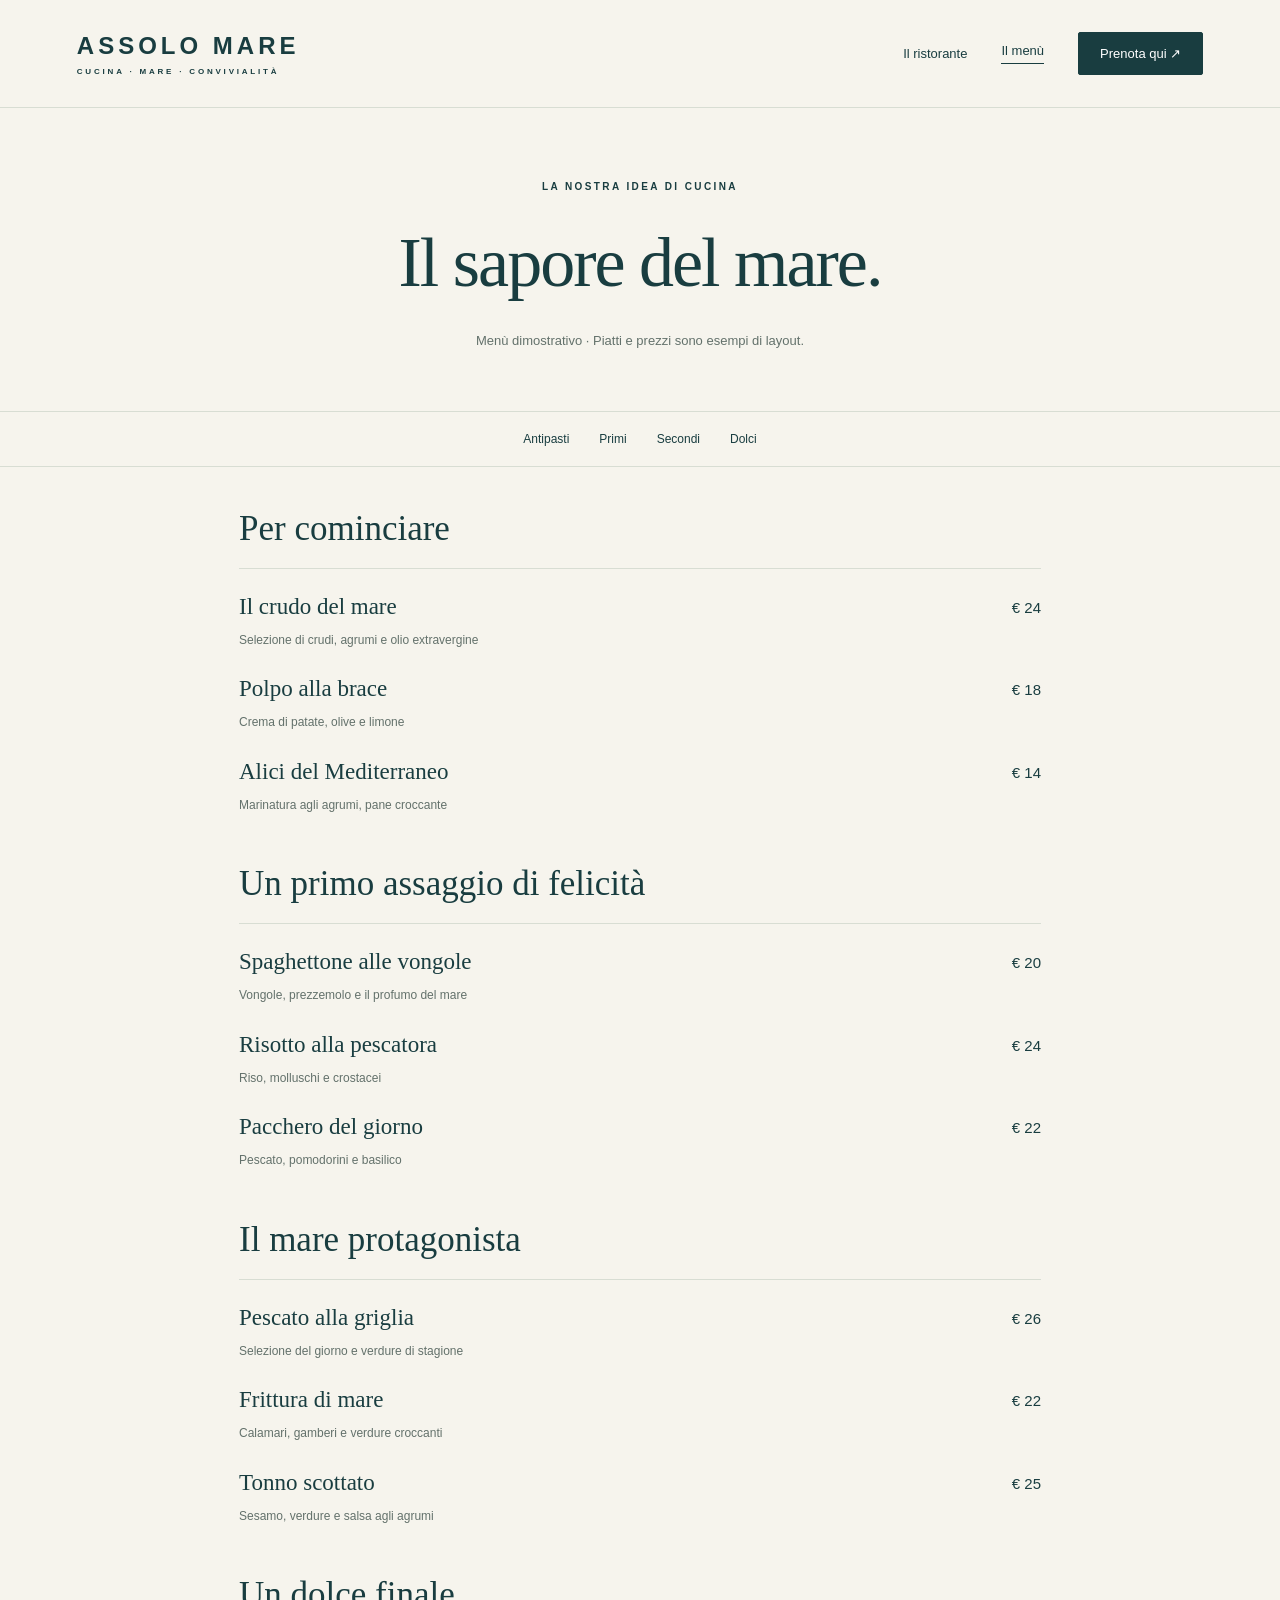
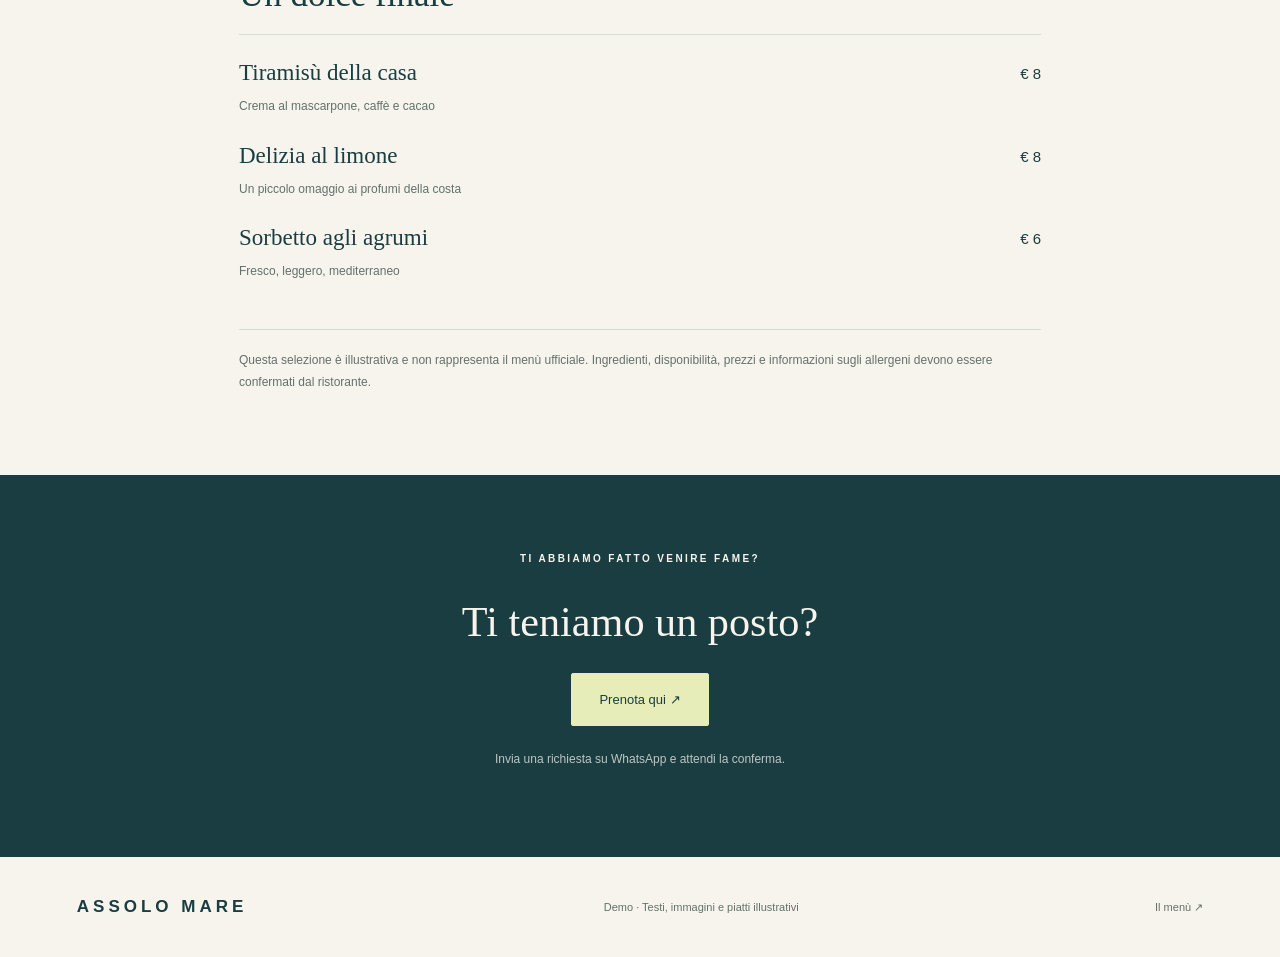
==== menu.html @ 233ad866 "Create Assolo Mare restaurant demo with menu and booking form" ====
<!doctype html>
<html lang="it">
<head><meta charset="utf-8"><meta name="viewport" content="width=device-width,initial-scale=1"><title>Il menù — Assolo Mare</title><meta name="description" content="La demo di Assolo Mare: cucina di mare, menù e prenotazioni su WhatsApp."><link rel="stylesheet" href="style.css"><script src="app.js" defer></script></head>
<body>
<header><a class="brand" href="index.html">ASSOLO MARE<span>CUCINA · MARE · CONVIVIALITÀ</span></a><nav aria-label="Navigazione principale"><a href="index.html">Il ristorante</a><a href="menu.html" aria-current="page">Il menù</a><button class="button small" data-book>Prenota qui ↗</button></nav></header>
<main><section class="menu-heading"><p class="eyebrow">LA NOSTRA IDEA DI CUCINA</p><h1>Il sapore del mare.</h1><p>Menù dimostrativo · Piatti e prezzi sono esempi di layout.</p></section><nav class="menu-tabs" aria-label="Categorie menù"><a href="#antipasti">Antipasti</a><a href="#primi">Primi</a><a href="#secondi">Secondi</a><a href="#dolci">Dolci</a></nav><div class="menu-list"><section class="menu-section" id="antipasti"><h2>Per cominciare</h2><article class="dish"><h3>Il crudo del mare</h3><span class="price">€ 24</span><p>Selezione di crudi, agrumi e olio extravergine</p></article><article class="dish"><h3>Polpo alla brace</h3><span class="price">€ 18</span><p>Crema di patate, olive e limone</p></article><article class="dish"><h3>Alici del Mediterraneo</h3><span class="price">€ 14</span><p>Marinatura agli agrumi, pane croccante</p></article></section><section class="menu-section" id="primi"><h2>Un primo assaggio di felicità</h2><article class="dish"><h3>Spaghettone alle vongole</h3><span class="price">€ 20</span><p>Vongole, prezzemolo e il profumo del mare</p></article><article class="dish"><h3>Risotto alla pescatora</h3><span class="price">€ 24</span><p>Riso, molluschi e crostacei</p></article><article class="dish"><h3>Pacchero del giorno</h3><span class="price">€ 22</span><p>Pescato, pomodorini e basilico</p></article></section><section class="menu-section" id="secondi"><h2>Il mare protagonista</h2><article class="dish"><h3>Pescato alla griglia</h3><span class="price">€ 26</span><p>Selezione del giorno e verdure di stagione</p></article><article class="dish"><h3>Frittura di mare</h3><span class="price">€ 22</span><p>Calamari, gamberi e verdure croccanti</p></article><article class="dish"><h3>Tonno scottato</h3><span class="price">€ 25</span><p>Sesamo, verdure e salsa agli agrumi</p></article></section><section class="menu-section" id="dolci"><h2>Un dolce finale</h2><article class="dish"><h3>Tiramisù della casa</h3><span class="price">€ 8</span><p>Crema al mascarpone, caffè e cacao</p></article><article class="dish"><h3>Delizia al limone</h3><span class="price">€ 8</span><p>Un piccolo omaggio ai profumi della costa</p></article><article class="dish"><h3>Sorbetto agli agrumi</h3><span class="price">€ 6</span><p>Fresco, leggero, mediterraneo</p></article></section><p class="menu-note">Questa selezione è illustrativa e non rappresenta il menù ufficiale. Ingredienti, disponibilità, prezzi e informazioni sugli allergeni devono essere confermati dal ristorante.</p></div><section class="booking-banner"><p class="eyebrow">TI ABBIAMO FATTO VENIRE FAME?</p><h2>Ti teniamo un posto?</h2><button class="button light" data-book>Prenota qui ↗</button><p>Invia una richiesta su WhatsApp e attendi la conferma.</p></section></main>
<footer><a class="brand" href="index.html">ASSOLO MARE</a><span>Demo · Testi, immagini e piatti illustrativi</span><a href="menu.html">Il menù ↗</a></footer>
<dialog id="booking"><form id="booking-form"><button type="button" class="close" aria-label="Chiudi prenotazione">×</button><p class="eyebrow">UN TAVOLO PER TE</p><h2>Prenota il tuo momento.</h2><p>Prepara la richiesta: potrai rileggerla e inviarla su WhatsApp.</p><label>Nome<input name="name" autocomplete="given-name" required maxlength="80" placeholder="Come ti chiami?"></label><div class="form-row"><label>Data<input name="date" type="date" required></label><label>Ora<input name="time" type="time" required></label></div><label>Persone<select name="guests"><option>1</option><option selected>2</option><option>3</option><option>4</option><option>5</option><option>6</option><option>7</option><option>8</option><option>9</option><option>10</option><option>Più di 10</option></select></label><label>Note (facoltative)<textarea name="notes" maxlength="500" placeholder="Allergie, esigenze particolari…"></textarea></label><p id="booking-status" role="status"></p><button class="button" type="submit">Continua su WhatsApp ↗</button><p class="fine">La richiesta non conferma la prenotazione. Attendi la risposta del ristorante.</p></form></dialog>
</body></html>
---- style.css ----
:root{--paper:#f6f4ed;--ink:#193d40;--muted:#63716b;--line:#d8ddd3;--lime:#e6edb9}*{box-sizing:border-box}body{margin:0;background:var(--paper);color:var(--ink);font-family:'DM Sans',sans-serif}a{color:inherit;text-decoration:none}button,input,select,textarea{font:inherit}button,a,input,select,textarea{-webkit-tap-highlight-color:transparent}button{cursor:pointer}header{height:108px;padding:0 6%;display:flex;align-items:center;justify-content:space-between;border-bottom:1px solid var(--line)}.brand{font-size:24px;letter-spacing:4px;font-weight:600}.brand span{display:block;font-size:8px;letter-spacing:2.8px;margin-top:7px}nav{display:flex;gap:34px;align-items:center;font-size:13px}nav a[aria-current]{border-bottom:1px solid;padding-bottom:5px}.button{border:1px solid var(--ink);background:var(--ink);color:white;display:inline-flex;justify-content:center;align-items:center;padding:18px 27px;font-size:13px;border-radius:2px;gap:16px}.button:hover{background:#2c5556}.button.small{padding:13px 21px}.hero{display:grid;grid-template-columns:1fr 1fr;min-height:680px}.hero-copy{padding:75px 10% 25px 12%}.eyebrow{font-size:10px;letter-spacing:2.4px;font-weight:600;margin:0 0 28px}h1,h2,h3{font-family:'Playfair Display',Georgia,serif;font-weight:400}h1{font-size:clamp(48px,5.3vw,82px);line-height:1.12;letter-spacing:-2px;margin:0 0 27px}h1 em{font-weight:400;color:#678274}p{line-height:1.8}.hero-copy>p:not(.eyebrow){max-width:350px;color:var(--muted);font-size:14px}.actions{display:flex;align-items:center;gap:27px;margin-top:32px}.text-button{border:0;background:none;padding:12px 0;font-size:13px;display:inline-block}.text-button span{margin-left:14px}.hero-foot{display:flex;justify-content:space-between;border-top:1px solid var(--line);font-size:8px;letter-spacing:1.8px;padding-top:20px;margin-top:64px}.hero-image{position:relative;background:linear-gradient(0deg,#112f3c66,transparent 55%),url('assets/coast.svg') center/cover;min-height:600px}.image-label{position:absolute;bottom:36px;left:35px;color:white;font-family:Georgia,serif;font-style:italic;font-size:20px}.roundel{position:absolute;right:28px;top:30px;border-radius:50%;width:104px;height:104px;background:var(--lime);display:grid;place-content:center;text-align:center;transform:rotate(12deg);font-size:10px;line-height:1.8;letter-spacing:1px}.intro{text-align:center;padding:100px 20px;max-width:850px;margin:auto}h2{font-size:clamp(32px,3.3vw,47px);line-height:1.25;margin:0 0 24px}.intro>p:last-child{color:var(--muted);font-size:14px;max-width:600px;margin:auto}.feature{display:grid;grid-template-columns:1fr 1fr;gap:80px;align-items:center;padding:0 8% 100px}.food-image{height:430px;background:url('assets/table.svg') center/cover}.feature>div:last-child{max-width:420px}.feature p:not(.eyebrow){font-size:14px;color:var(--muted)}.booking-banner{background:var(--ink);color:var(--paper);text-align:center;padding:75px 20px}.light{background:var(--lime);color:var(--ink);border-color:var(--lime)}.light:hover{background:white}.booking-banner>p:last-child{font-size:12px;opacity:.75;margin-top:23px}footer{padding:40px 6%;display:flex;justify-content:space-between;align-items:center;gap:20px}footer .brand{font-size:17px}footer span,footer>a:last-child{font-size:11px;color:var(--muted)}dialog{border:0;background:var(--paper);color:var(--ink);padding:38px;width:min(540px,94vw);max-height:92vh;border-radius:5px}dialog::backdrop{background:#0b2529b8;backdrop-filter:blur(4px)}dialog h2{font-size:34px}dialog p{font-size:13px}dialog .eyebrow{margin-bottom:16px}.close{position:absolute;right:15px;top:10px;border:0;background:none;font-size:30px;color:var(--ink)}label{display:flex;flex-direction:column;gap:7px;font-size:12px;margin:15px 0}input,select,textarea{padding:12px;border:1px solid #bac7bf;background:#fff;color:var(--ink);border-radius:2px;width:100%;min-width:0}textarea{resize:vertical;min-height:70px}.form-row{display:grid;grid-template-columns:1fr 1fr;gap:15px}.fine{font-size:11px!important;color:var(--muted)}form>.button{width:100%}#booking-status{color:#805223}.menu-heading{text-align:center;padding:70px 20px 45px}.menu-heading h1{font-size:70px}.menu-heading p:last-child{font-size:13px;color:var(--muted)}.menu-tabs{display:flex;justify-content:center;gap:30px;flex-wrap:wrap;border-block:1px solid var(--line);padding:20px;font-size:12px}.menu-tabs a:hover{text-decoration:underline}.menu-list{max-width:850px;margin:auto;padding:40px 24px 70px}.menu-section{scroll-margin-top:25px;margin-bottom:46px}.menu-section h2{font-size:35px;padding-bottom:17px;border-bottom:1px solid var(--line)}.dish{display:grid;grid-template-columns:1fr auto;gap:10px 30px;margin:25px 0}.dish h3{font-size:23px;margin:0}.dish p{grid-column:1;font-size:12px;color:var(--muted);margin:0}.price{grid-column:2;grid-row:1;font-size:15px;padding-top:5px}.menu-note{border-top:1px solid var(--line);padding-top:20px;font-size:12px;color:var(--muted)}:focus-visible{outline:3px solid #a2b577;outline-offset:4px}@media(max-width:760px){header{height:90px;padding:0 5%}.brand{font-size:18px;letter-spacing:2px}.brand span{font-size:6px;letter-spacing:1.3px}nav{gap:17px}nav>a:first-child{display:none}.button.small{padding:11px 12px;font-size:11px}.hero{grid-template-columns:1fr}.hero-copy{padding:47px 7% 30px}h1{font-size:57px}.hero-image{min-height:410px}.hero-foot{margin-top:35px}.intro{padding:65px 7%}.feature{grid-template-columns:1fr;gap:30px;padding:0 7% 60px}.food-image{height:330px}.feature>div:last-child{max-width:none}.booking-banner{padding:60px 7%}footer{flex-wrap:wrap;padding:30px 7%}footer span{order:3;flex-basis:100%}.menu-heading{padding-top:50px}.menu-heading h1{font-size:53px}.menu-tabs{gap:22px}.actions{gap:20px}dialog{padding:30px 23px}}
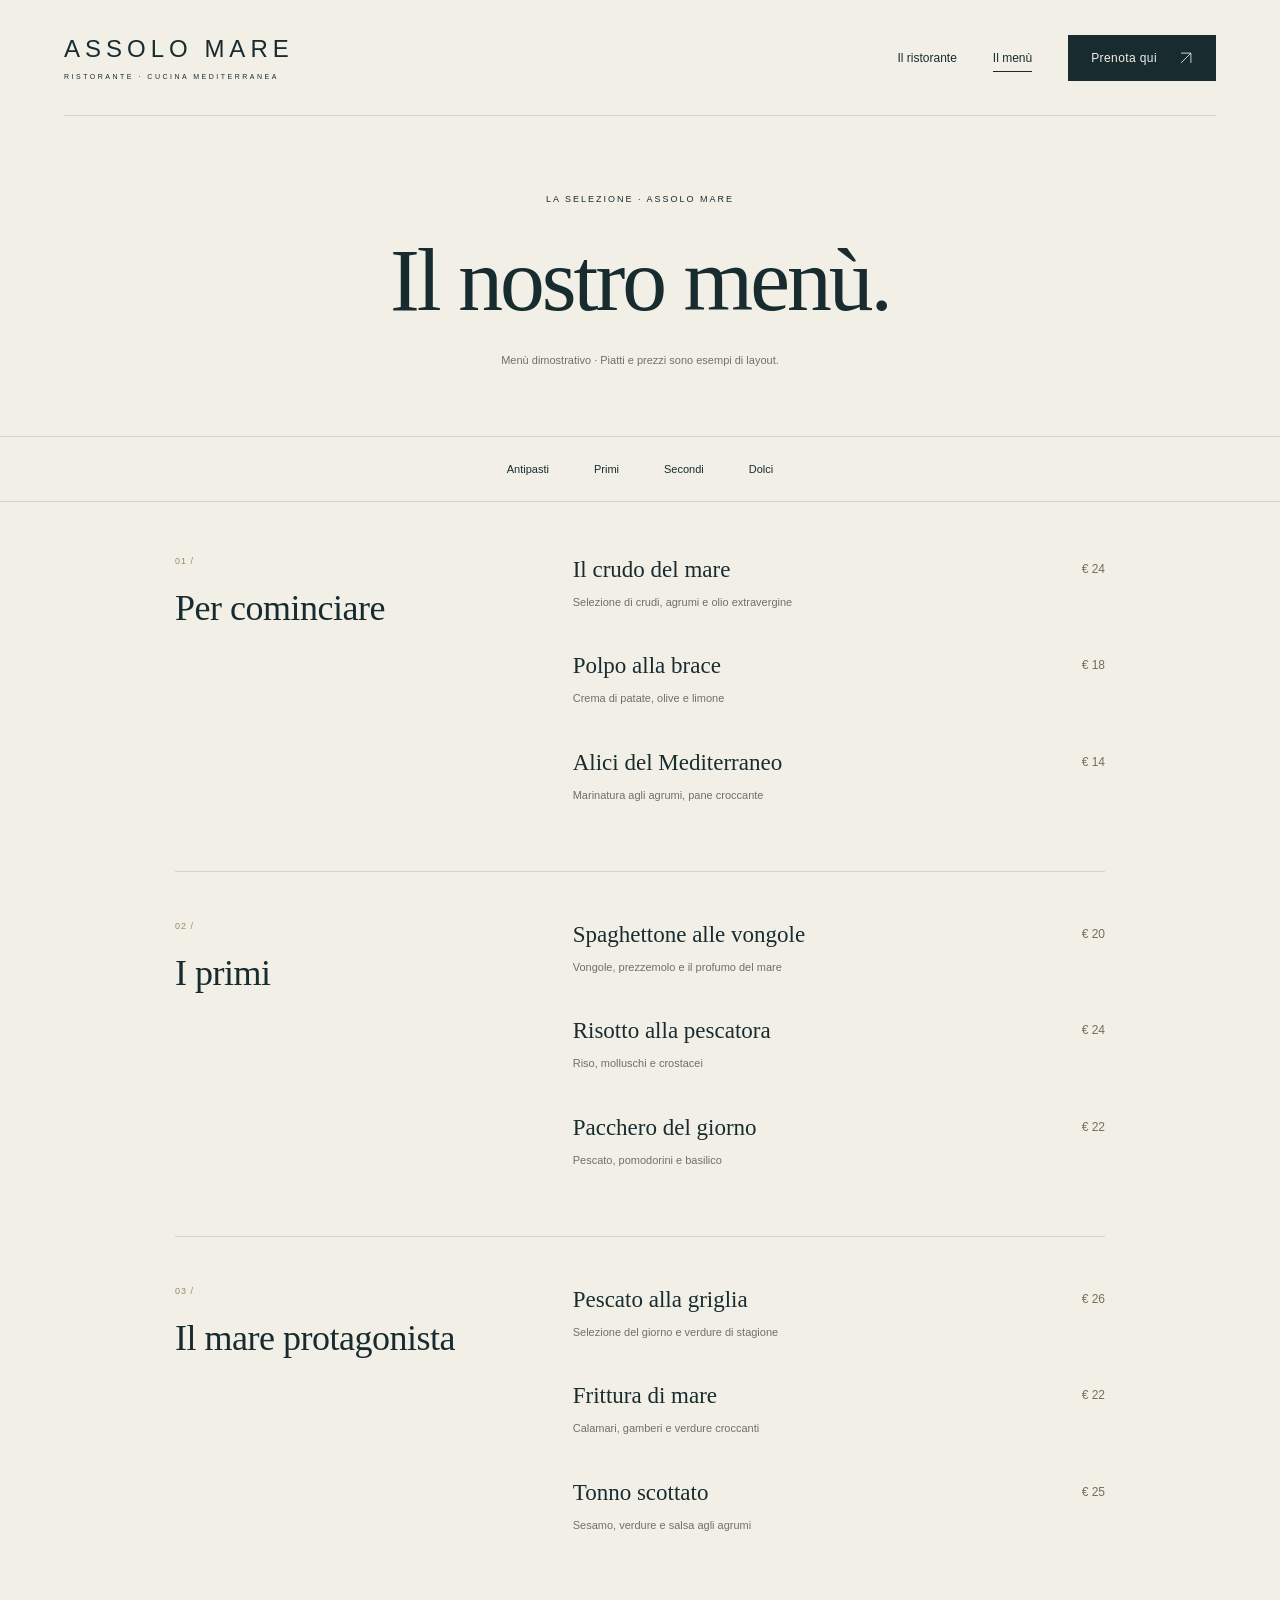
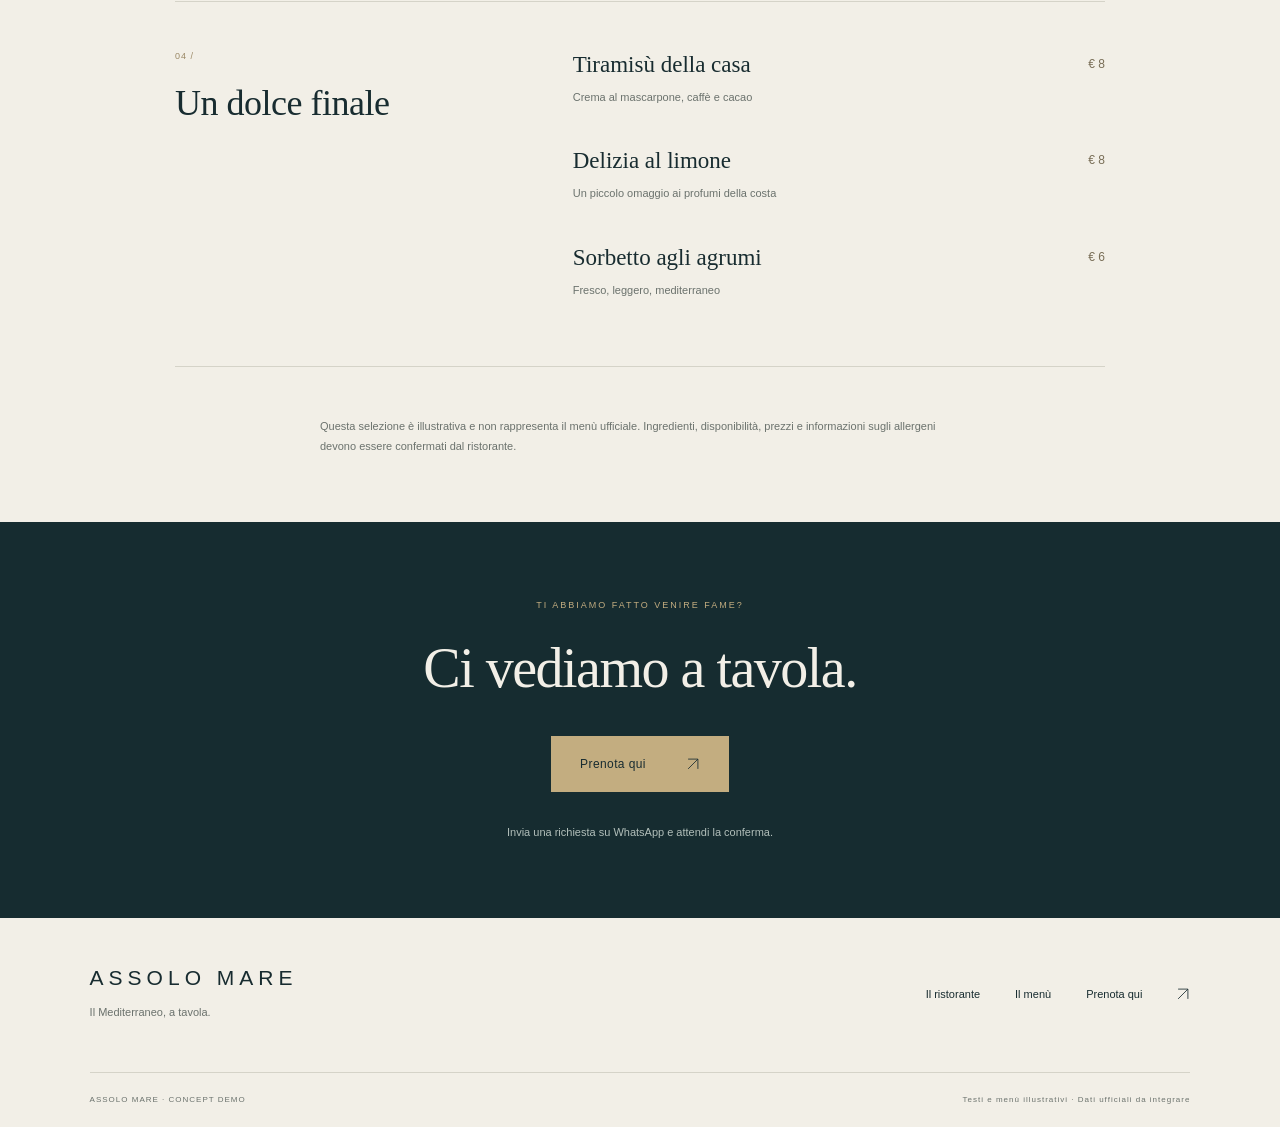
==== commit 044c203b: "Refine restaurant demo with editorial layout and accessible navigation" ====
--- a/menu.html
+++ b/menu.html
@@ -1,9 +1,9 @@
 <!doctype html>
 <html lang="it">
 <head><meta charset="utf-8"><meta name="viewport" content="width=device-width,initial-scale=1"><title>Il menù — Assolo Mare</title><meta name="description" content="La demo di Assolo Mare: cucina di mare, menù e prenotazioni su WhatsApp."><link rel="stylesheet" href="style.css"><script src="app.js" defer></script></head>
-<body>
-<header><a class="brand" href="index.html">ASSOLO MARE<span>CUCINA · MARE · CONVIVIALITÀ</span></a><nav aria-label="Navigazione principale"><a href="index.html">Il ristorante</a><a href="menu.html" aria-current="page">Il menù</a><button class="button small" data-book>Prenota qui ↗</button></nav></header>
-<main><section class="menu-heading"><p class="eyebrow">LA NOSTRA IDEA DI CUCINA</p><h1>Il sapore del mare.</h1><p>Menù dimostrativo · Piatti e prezzi sono esempi di layout.</p></section><nav class="menu-tabs" aria-label="Categorie menù"><a href="#antipasti">Antipasti</a><a href="#primi">Primi</a><a href="#secondi">Secondi</a><a href="#dolci">Dolci</a></nav><div class="menu-list"><section class="menu-section" id="antipasti"><h2>Per cominciare</h2><article class="dish"><h3>Il crudo del mare</h3><span class="price">€ 24</span><p>Selezione di crudi, agrumi e olio extravergine</p></article><article class="dish"><h3>Polpo alla brace</h3><span class="price">€ 18</span><p>Crema di patate, olive e limone</p></article><article class="dish"><h3>Alici del Mediterraneo</h3><span class="price">€ 14</span><p>Marinatura agli agrumi, pane croccante</p></article></section><section class="menu-section" id="primi"><h2>Un primo assaggio di felicità</h2><article class="dish"><h3>Spaghettone alle vongole</h3><span class="price">€ 20</span><p>Vongole, prezzemolo e il profumo del mare</p></article><article class="dish"><h3>Risotto alla pescatora</h3><span class="price">€ 24</span><p>Riso, molluschi e crostacei</p></article><article class="dish"><h3>Pacchero del giorno</h3><span class="price">€ 22</span><p>Pescato, pomodorini e basilico</p></article></section><section class="menu-section" id="secondi"><h2>Il mare protagonista</h2><article class="dish"><h3>Pescato alla griglia</h3><span class="price">€ 26</span><p>Selezione del giorno e verdure di stagione</p></article><article class="dish"><h3>Frittura di mare</h3><span class="price">€ 22</span><p>Calamari, gamberi e verdure croccanti</p></article><article class="dish"><h3>Tonno scottato</h3><span class="price">€ 25</span><p>Sesamo, verdure e salsa agli agrumi</p></article></section><section class="menu-section" id="dolci"><h2>Un dolce finale</h2><article class="dish"><h3>Tiramisù della casa</h3><span class="price">€ 8</span><p>Crema al mascarpone, caffè e cacao</p></article><article class="dish"><h3>Delizia al limone</h3><span class="price">€ 8</span><p>Un piccolo omaggio ai profumi della costa</p></article><article class="dish"><h3>Sorbetto agli agrumi</h3><span class="price">€ 6</span><p>Fresco, leggero, mediterraneo</p></article></section><p class="menu-note">Questa selezione è illustrativa e non rappresenta il menù ufficiale. Ingredienti, disponibilità, prezzi e informazioni sugli allergeni devono essere confermati dal ristorante.</p></div><section class="booking-banner"><p class="eyebrow">TI ABBIAMO FATTO VENIRE FAME?</p><h2>Ti teniamo un posto?</h2><button class="button light" data-book>Prenota qui ↗</button><p>Invia una richiesta su WhatsApp e attendi la conferma.</p></section></main>
-<footer><a class="brand" href="index.html">ASSOLO MARE</a><span>Demo · Testi, immagini e piatti illustrativi</span><a href="menu.html">Il menù ↗</a></footer>
-<dialog id="booking"><form id="booking-form"><button type="button" class="close" aria-label="Chiudi prenotazione">×</button><p class="eyebrow">UN TAVOLO PER TE</p><h2>Prenota il tuo momento.</h2><p>Prepara la richiesta: potrai rileggerla e inviarla su WhatsApp.</p><label>Nome<input name="name" autocomplete="given-name" required maxlength="80" placeholder="Come ti chiami?"></label><div class="form-row"><label>Data<input name="date" type="date" required></label><label>Ora<input name="time" type="time" required></label></div><label>Persone<select name="guests"><option>1</option><option selected>2</option><option>3</option><option>4</option><option>5</option><option>6</option><option>7</option><option>8</option><option>9</option><option>10</option><option>Più di 10</option></select></label><label>Note (facoltative)<textarea name="notes" maxlength="500" placeholder="Allergie, esigenze particolari…"></textarea></label><p id="booking-status" role="status"></p><button class="button" type="submit">Continua su WhatsApp ↗</button><p class="fine">La richiesta non conferma la prenotazione. Attendi la risposta del ristorante.</p></form></dialog>
+<body class="menu-page"><a class="skip-link" href="#contenuto">Salta al contenuto</a>
+<header><a class="brand" href="index.html">ASSOLO MARE<span>RISTORANTE · CUCINA MEDITERRANEA</span></a><nav aria-label="Navigazione principale"><a href="index.html">Il ristorante</a><a href="menu.html" aria-current="page">Il menù</a><button class="button small" data-book>Prenota qui <svg class="icon-arrow" viewBox="0 0 20 20" aria-hidden="true"><path d="M3 17 17 3M3 3h14v14"/></svg></button></nav></header>
+<main id="contenuto"><section class="menu-heading"><p class="eyebrow">LA SELEZIONE · ASSOLO MARE</p><h1>Il nostro menù.</h1><p>Menù dimostrativo · Piatti e prezzi sono esempi di layout.</p></section><nav class="menu-tabs" aria-label="Categorie menù"><a href="#antipasti">Antipasti</a><a href="#primi">Primi</a><a href="#secondi">Secondi</a><a href="#dolci">Dolci</a></nav><div class="menu-list"><section class="menu-section" id="antipasti"><h2>Per cominciare</h2><article class="dish"><h3>Il crudo del mare</h3><span class="price">€ 24</span><p>Selezione di crudi, agrumi e olio extravergine</p></article><article class="dish"><h3>Polpo alla brace</h3><span class="price">€ 18</span><p>Crema di patate, olive e limone</p></article><article class="dish"><h3>Alici del Mediterraneo</h3><span class="price">€ 14</span><p>Marinatura agli agrumi, pane croccante</p></article></section><section class="menu-section" id="primi"><h2>I primi</h2><article class="dish"><h3>Spaghettone alle vongole</h3><span class="price">€ 20</span><p>Vongole, prezzemolo e il profumo del mare</p></article><article class="dish"><h3>Risotto alla pescatora</h3><span class="price">€ 24</span><p>Riso, molluschi e crostacei</p></article><article class="dish"><h3>Pacchero del giorno</h3><span class="price">€ 22</span><p>Pescato, pomodorini e basilico</p></article></section><section class="menu-section" id="secondi"><h2>Il mare protagonista</h2><article class="dish"><h3>Pescato alla griglia</h3><span class="price">€ 26</span><p>Selezione del giorno e verdure di stagione</p></article><article class="dish"><h3>Frittura di mare</h3><span class="price">€ 22</span><p>Calamari, gamberi e verdure croccanti</p></article><article class="dish"><h3>Tonno scottato</h3><span class="price">€ 25</span><p>Sesamo, verdure e salsa agli agrumi</p></article></section><section class="menu-section" id="dolci"><h2>Un dolce finale</h2><article class="dish"><h3>Tiramisù della casa</h3><span class="price">€ 8</span><p>Crema al mascarpone, caffè e cacao</p></article><article class="dish"><h3>Delizia al limone</h3><span class="price">€ 8</span><p>Un piccolo omaggio ai profumi della costa</p></article><article class="dish"><h3>Sorbetto agli agrumi</h3><span class="price">€ 6</span><p>Fresco, leggero, mediterraneo</p></article></section><p class="menu-note">Questa selezione è illustrativa e non rappresenta il menù ufficiale. Ingredienti, disponibilità, prezzi e informazioni sugli allergeni devono essere confermati dal ristorante.</p></div><section class="booking-banner"><p class="eyebrow">TI ABBIAMO FATTO VENIRE FAME?</p><h2>Ci vediamo a tavola.</h2><button class="button light" data-book>Prenota qui <svg class="icon-arrow" viewBox="0 0 20 20" aria-hidden="true"><path d="M3 17 17 3M3 3h14v14"/></svg></button><p>Invia una richiesta su WhatsApp e attendi la conferma.</p></section></main>
+<footer><div><a class="brand" href="index.html">ASSOLO MARE</a><p>Il Mediterraneo, a tavola.</p></div><div class="footer-links"><a href="index.html">Il ristorante</a><a href="menu.html">Il menù</a><button class="text-button" data-book>Prenota qui <svg class="icon-arrow" viewBox="0 0 20 20" aria-hidden="true"><path d="M3 17 17 3M3 3h14v14"/></svg></button></div><div class="footer-bottom"><span>ASSOLO MARE · CONCEPT DEMO</span><span>Testi e menù illustrativi · Dati ufficiali da integrare</span></div></footer>
+<dialog id="booking" aria-labelledby="booking-title"><form id="booking-form"><button type="button" class="close" aria-label="Chiudi prenotazione">×</button><p class="eyebrow">UN TAVOLO PER TE</p><h2 id="booking-title">Il tuo tavolo,<br><em>ti aspetta.</em></h2><p>Prepara la richiesta: potrai rileggerla e inviarla su WhatsApp.</p><label>Nome<input name="name" autocomplete="given-name" required maxlength="80" placeholder="Come ti chiami?"></label><div class="form-row"><label>Data<input name="date" type="date" required></label><label>Ora<input name="time" type="time" required></label></div><label>Persone<select name="guests"><option>1</option><option selected>2</option><option>3</option><option>4</option><option>5</option><option>6</option><option>7</option><option>8</option><option>9</option><option>10</option><option>Più di 10</option></select></label><label>Note (facoltative)<textarea name="notes" maxlength="500" placeholder="Allergie, esigenze particolari…"></textarea></label><p id="booking-status" role="status"></p><button class="button" type="submit">Continua su WhatsApp <svg class="icon-arrow" viewBox="0 0 20 20" aria-hidden="true"><path d="M3 17 17 3M3 3h14v14"/></svg></button><p class="fine">La richiesta non conferma la prenotazione. Attendi la risposta del ristorante.</p></form></dialog>
 </body></html>
--- a/style.css
+++ b/style.css
@@ -1 +1,3 @@
-:root{--paper:#f6f4ed;--ink:#193d40;--muted:#63716b;--line:#d8ddd3;--lime:#e6edb9}*{box-sizing:border-box}body{margin:0;background:var(--paper);color:var(--ink);font-family:'DM Sans',sans-serif}a{color:inherit;text-decoration:none}button,input,select,textarea{font:inherit}button,a,input,select,textarea{-webkit-tap-highlight-color:transparent}button{cursor:pointer}header{height:108px;padding:0 6%;display:flex;align-items:center;justify-content:space-between;border-bottom:1px solid var(--line)}.brand{font-size:24px;letter-spacing:4px;font-weight:600}.brand span{display:block;font-size:8px;letter-spacing:2.8px;margin-top:7px}nav{display:flex;gap:34px;align-items:center;font-size:13px}nav a[aria-current]{border-bottom:1px solid;padding-bottom:5px}.button{border:1px solid var(--ink);background:var(--ink);color:white;display:inline-flex;justify-content:center;align-items:center;padding:18px 27px;font-size:13px;border-radius:2px;gap:16px}.button:hover{background:#2c5556}.button.small{padding:13px 21px}.hero{display:grid;grid-template-columns:1fr 1fr;min-height:680px}.hero-copy{padding:75px 10% 25px 12%}.eyebrow{font-size:10px;letter-spacing:2.4px;font-weight:600;margin:0 0 28px}h1,h2,h3{font-family:'Playfair Display',Georgia,serif;font-weight:400}h1{font-size:clamp(48px,5.3vw,82px);line-height:1.12;letter-spacing:-2px;margin:0 0 27px}h1 em{font-weight:400;color:#678274}p{line-height:1.8}.hero-copy>p:not(.eyebrow){max-width:350px;color:var(--muted);font-size:14px}.actions{display:flex;align-items:center;gap:27px;margin-top:32px}.text-button{border:0;background:none;padding:12px 0;font-size:13px;display:inline-block}.text-button span{margin-left:14px}.hero-foot{display:flex;justify-content:space-between;border-top:1px solid var(--line);font-size:8px;letter-spacing:1.8px;padding-top:20px;margin-top:64px}.hero-image{position:relative;background:linear-gradient(0deg,#112f3c66,transparent 55%),url('assets/coast.svg') center/cover;min-height:600px}.image-label{position:absolute;bottom:36px;left:35px;color:white;font-family:Georgia,serif;font-style:italic;font-size:20px}.roundel{position:absolute;right:28px;top:30px;border-radius:50%;width:104px;height:104px;background:var(--lime);display:grid;place-content:center;text-align:center;transform:rotate(12deg);font-size:10px;line-height:1.8;letter-spacing:1px}.intro{text-align:center;padding:100px 20px;max-width:850px;margin:auto}h2{font-size:clamp(32px,3.3vw,47px);line-height:1.25;margin:0 0 24px}.intro>p:last-child{color:var(--muted);font-size:14px;max-width:600px;margin:auto}.feature{display:grid;grid-template-columns:1fr 1fr;gap:80px;align-items:center;padding:0 8% 100px}.food-image{height:430px;background:url('assets/table.svg') center/cover}.feature>div:last-child{max-width:420px}.feature p:not(.eyebrow){font-size:14px;color:var(--muted)}.booking-banner{background:var(--ink);color:var(--paper);text-align:center;padding:75px 20px}.light{background:var(--lime);color:var(--ink);border-color:var(--lime)}.light:hover{background:white}.booking-banner>p:last-child{font-size:12px;opacity:.75;margin-top:23px}footer{padding:40px 6%;display:flex;justify-content:space-between;align-items:center;gap:20px}footer .brand{font-size:17px}footer span,footer>a:last-child{font-size:11px;color:var(--muted)}dialog{border:0;background:var(--paper);color:var(--ink);padding:38px;width:min(540px,94vw);max-height:92vh;border-radius:5px}dialog::backdrop{background:#0b2529b8;backdrop-filter:blur(4px)}dialog h2{font-size:34px}dialog p{font-size:13px}dialog .eyebrow{margin-bottom:16px}.close{position:absolute;right:15px;top:10px;border:0;background:none;font-size:30px;color:var(--ink)}label{display:flex;flex-direction:column;gap:7px;font-size:12px;margin:15px 0}input,select,textarea{padding:12px;border:1px solid #bac7bf;background:#fff;color:var(--ink);border-radius:2px;width:100%;min-width:0}textarea{resize:vertical;min-height:70px}.form-row{display:grid;grid-template-columns:1fr 1fr;gap:15px}.fine{font-size:11px!important;color:var(--muted)}form>.button{width:100%}#booking-status{color:#805223}.menu-heading{text-align:center;padding:70px 20px 45px}.menu-heading h1{font-size:70px}.menu-heading p:last-child{font-size:13px;color:var(--muted)}.menu-tabs{display:flex;justify-content:center;gap:30px;flex-wrap:wrap;border-block:1px solid var(--line);padding:20px;font-size:12px}.menu-tabs a:hover{text-decoration:underline}.menu-list{max-width:850px;margin:auto;padding:40px 24px 70px}.menu-section{scroll-margin-top:25px;margin-bottom:46px}.menu-section h2{font-size:35px;padding-bottom:17px;border-bottom:1px solid var(--line)}.dish{display:grid;grid-template-columns:1fr auto;gap:10px 30px;margin:25px 0}.dish h3{font-size:23px;margin:0}.dish p{grid-column:1;font-size:12px;color:var(--muted);margin:0}.price{grid-column:2;grid-row:1;font-size:15px;padding-top:5px}.menu-note{border-top:1px solid var(--line);padding-top:20px;font-size:12px;color:var(--muted)}:focus-visible{outline:3px solid #a2b577;outline-offset:4px}@media(max-width:760px){header{height:90px;padding:0 5%}.brand{font-size:18px;letter-spacing:2px}.brand span{font-size:6px;letter-spacing:1.3px}nav{gap:17px}nav>a:first-child{display:none}.button.small{padding:11px 12px;font-size:11px}.hero{grid-template-columns:1fr}.hero-copy{padding:47px 7% 30px}h1{font-size:57px}.hero-image{min-height:410px}.hero-foot{margin-top:35px}.intro{padding:65px 7%}.feature{grid-template-columns:1fr;gap:30px;padding:0 7% 60px}.food-image{height:330px}.feature>div:last-child{max-width:none}.booking-banner{padding:60px 7%}footer{flex-wrap:wrap;padding:30px 7%}footer span{order:3;flex-basis:100%}.menu-heading{padding-top:50px}.menu-heading h1{font-size:53px}.menu-tabs{gap:22px}.actions{gap:20px}dialog{padding:30px 23px}}
+:root{--paper:#f2efe7;--ink:#182c30;--muted:#6b726d;--line:#d5d3c8;--gold:#c3ad80;--serif:Didot,'Bodoni MT','Times New Roman',serif;--sans:Arial,Helvetica,sans-serif}*{box-sizing:border-box}html{scroll-behavior:smooth;scroll-padding-top:30px}body{margin:0;background:var(--paper);color:var(--ink);font-family:var(--sans);-webkit-font-smoothing:antialiased}a{color:inherit;text-decoration:none}button,input,select,textarea{font:inherit}button{cursor:pointer}button,a{touch-action:manipulation}header{height:116px;margin:0 5%;display:flex;align-items:center;justify-content:space-between;border-bottom:1px solid var(--line)}.brand{font-size:24px;letter-spacing:5px;font-weight:400}.brand span{display:block;font-size:7px;letter-spacing:2.5px;margin-top:10px}nav{display:flex;align-items:center;gap:36px;font-size:12px}nav>a{position:relative;padding:9px 0}nav>a:after{content:'';position:absolute;bottom:2px;left:0;width:0;height:1px;background:currentColor;transition:width .2s}nav>a:hover:after,nav>a[aria-current]:after{width:100%}.button{border:1px solid var(--ink);color:var(--paper);background:var(--ink);display:inline-flex;justify-content:space-between;align-items:center;gap:40px;padding:20px 28px;font-size:12px;letter-spacing:.4px;transition:background .2s,color .2s}.button:hover{background:#344c4f}.button.small{padding:15px 22px;gap:22px}.eyebrow,.section-label,.hero-top,.hero-foot{font-size:9px;font-weight:400;letter-spacing:2px}.eyebrow{margin:0 0 25px}h1,h2,h3,p{margin-top:0}h1,h2,h3{font-family:var(--serif);font-weight:400}h1 em,h2 em{font-weight:400}p{line-height:1.85}button span{pointer-events:none}.home-page header{background:#162c30;color:var(--paper);margin:0;padding:0 5%;border-color:#ffffff20}.home-page header .button{border-color:#c3ad8070;background:transparent;color:var(--paper)}.home-page header .button:hover{background:var(--gold);color:var(--ink)}.hero{position:relative;overflow:hidden;background:#162c30;color:var(--paper);padding:30px 7% 27px;isolation:isolate}.hero:after{content:'';position:absolute;width:680px;height:680px;right:-200px;top:-50px;border-radius:50%;border:1px solid #c3ad8018;box-shadow:0 0 0 80px #c3ad8005,0 0 0 160px #c3ad8005;z-index:-1}.hero-top,.hero-foot{display:flex;justify-content:space-between;color:#b7bfba;font-size:8px}.hero-copy{position:relative;z-index:1;max-width:1180px;margin:75px auto 46px}.hero-copy .eyebrow{color:var(--gold);letter-spacing:4px}h1{font-size:clamp(58px,7.3vw,112px);line-height:1.05;letter-spacing:-3px;margin-bottom:38px}h1 em{color:var(--gold)}.hero-bottom{display:flex;justify-content:space-between;align-items:center;max-width:870px}.hero-bottom p{font-size:13px;color:#bcc6c1;line-height:1.9;margin:0}.circle-link{width:110px;height:110px;border:1px solid #c3ad8070;border-radius:50%;display:flex;align-items:center;justify-content:center;gap:12px;transition:background .2s,color .2s}.circle-link>span:first-child{font-size:8px;letter-spacing:1.5px;line-height:1.7}.circle-link>span:last-child{font-size:23px;color:var(--gold)}.circle-link:hover{background:#ffffff0a}.hero-foot{border-top:1px solid #ffffff20;padding-top:25px}.hero-watermark{position:absolute;right:2%;bottom:-20px;font-family:var(--serif);font-size:400px;line-height:1;letter-spacing:-60px;color:#ffffff03;pointer-events:none;z-index:-1}.intro,.menu-teaser{padding:70px 7% 85px}.section-label{display:flex;justify-content:space-between;border-bottom:1px solid var(--line);padding-bottom:22px;color:var(--muted);font-size:8px}.intro-grid{display:grid;grid-template-columns:1.2fr 1fr;gap:10%;align-items:center;padding-top:58px}h2{font-size:clamp(42px,4.5vw,68px);line-height:1.08;letter-spacing:-1.5px;margin-bottom:27px}h2 em{color:#82765d}.intro-text{max-width:390px}.intro-text p{font-size:13px;color:var(--muted);margin-bottom:20px}.line-mark{display:block;width:42px;height:1px;background:var(--gold);margin-bottom:25px}.text-button{display:inline-flex;align-items:center;justify-content:space-between;gap:34px;border:0;border-bottom:1px solid #9a9f91;background:none;padding:14px 0;color:var(--ink);font-size:12px;transition:gap .2s}.text-button:hover{gap:45px}.text-button span{font-size:18px}.menu-teaser{background:#e8e6dd;padding-top:45px}.teaser-heading{display:flex;align-items:flex-end;justify-content:space-between;margin:45px 0 35px}.teaser-heading h2{margin:0}.teaser-heading>p{font-size:12px;color:var(--muted);max-width:260px}.menu-cards{display:grid;grid-template-columns:repeat(3,1fr);border-block:1px solid #c9cbbf}.menu-cards>a{min-height:250px;padding:25px 30px;display:flex;flex-direction:column;position:relative;transition:background .2s}.menu-cards>a+a{border-left:1px solid #c9cbbf}.menu-cards>a:hover{background:#f2efe7}.card-number{font-family:var(--serif);font-style:italic;color:#8d8064;font-size:25px}.menu-cards h3{font-size:34px;margin:45px 0 9px}.menu-cards p{font-size:11px;color:var(--muted);margin:0}.card-arrow{position:absolute;right:30px;top:29px;color:#8d8064;font-size:19px}.teaser-bottom{display:flex;align-items:center;justify-content:space-between;margin-top:20px}.teaser-bottom>span{font-size:8px;letter-spacing:1px;color:var(--muted)}.booking-banner{text-align:center;background:#162c30;color:var(--paper);padding:75px 7% 0;overflow:hidden}.booking-banner>.eyebrow{color:var(--gold)}.booking-banner h2{font-size:clamp(43px,5vw,75px)}.booking-banner h2 em{color:var(--gold)}.light{background:var(--gold);color:var(--ink);border-color:var(--gold);margin:10px 0}.light:hover{background:var(--paper)}.booking-banner>p:last-of-type{font-size:11px;color:#b2bfba;margin:20px 0 45px;line-height:1.9}.booking-wordmark{display:block;font-size:clamp(35px,12.5vw,190px);letter-spacing:.025em;line-height:.85;white-space:nowrap;color:#ffffff0b;margin:70px -3% -7px;font-family:var(--serif)}footer{padding:48px 7% 23px;display:flex;flex-wrap:wrap;justify-content:space-between;align-items:center;gap:25px}footer .brand{font-size:21px}footer p{font-size:11px;color:var(--muted);margin:12px 0 0}.footer-links{display:flex;align-items:center;gap:35px;font-size:11px}.footer-links .text-button{font-size:11px;border:0;padding:0}.footer-bottom{flex-basis:100%;display:flex;justify-content:space-between;border-top:1px solid var(--line);padding-top:22px;margin-top:25px;font-size:8px;letter-spacing:1px;color:var(--muted)}.menu-heading{padding:75px 7% 55px;text-align:center}.menu-heading h1{font-size:clamp(60px,7vw,100px);margin-bottom:23px}.menu-heading>p:last-child{font-size:11px;color:var(--muted)}.menu-tabs{justify-content:center;gap:45px;padding:17px 20px;border-block:1px solid var(--line);font-size:11px}.menu-list{max-width:1000px;padding:55px 35px 65px;margin:auto;counter-reset:section}.menu-section{display:grid;grid-template-columns:1fr 1.6fr;column-gap:65px;margin:0 0 50px;border-bottom:1px solid var(--line);padding-bottom:25px;counter-increment:section;scroll-margin-top:35px}.menu-section h2{grid-column:1;grid-row:1 / span 6;font-size:36px;letter-spacing:-.5px}.menu-section h2:before{content:'0' counter(section) ' /';display:block;font-family:var(--sans);font-size:9px;letter-spacing:1px;color:#9b8967;margin-bottom:22px}.dish{grid-column:2;display:grid;grid-template-columns:1fr auto;gap:9px 20px;margin-bottom:26px;padding-bottom:15px}.dish h3{font-size:23px;margin:0}.price{grid-column:2;grid-row:1;font-size:12px;padding-top:5px;color:#796e57}.dish p{font-size:11px;color:var(--muted);margin:0;grid-column:1}.menu-note{font-size:11px;color:var(--muted);line-height:1.8;max-width:640px;margin:0 auto}.menu-page .booking-banner{padding-bottom:30px}.menu-page .booking-banner h2{font-size:56px}dialog{border:1px solid var(--line);padding:38px;width:min(535px,94vw);max-height:92dvh;background:var(--paper);color:var(--ink)}dialog::backdrop{background:#071a20b8;backdrop-filter:blur(6px)}dialog h2{font-size:43px}dialog .eyebrow{font-size:8px;margin-bottom:20px}dialog p{font-size:12px;color:var(--muted)}.close{position:absolute;right:14px;top:8px;font-size:29px;border:0;background:none;color:var(--ink);padding:5px 9px}.form-row{display:grid;grid-template-columns:1fr 1fr;gap:16px}label{display:flex;flex-direction:column;gap:8px;font-size:11px;margin:15px 0}input,select,textarea{min-width:0;width:100%;border:1px solid #c9ccbf;background:#faf9f4;padding:12px;color:var(--ink);border-radius:0}textarea{resize:vertical;min-height:65px}.fine{font-size:10px!important;margin-bottom:0}form>.button{width:100%;justify-content:center}#booking-status{color:#786039;font-size:11px}.skip-link{position:fixed;top:-90px;left:20px;background:var(--paper);color:var(--ink);padding:15px;z-index:20}.skip-link:focus{top:10px}:focus-visible{outline:2px solid #ae8b44;outline-offset:5px}@media(min-width:1600px){.hero-copy{max-width:none}}@media(max-width:760px){header{height:90px}.brand{font-size:19px;letter-spacing:3px}.brand span{font-size:6px;letter-spacing:1.2px}nav{gap:18px;font-size:11px}header nav>a:first-child{display:none}.button.small{padding:12px 14px;font-size:10px}.hero{padding:24px 6%}.hero-top{font-size:7px;letter-spacing:1px}.hero-top>span:last-child{display:none}.hero-copy{margin:65px 0 40px}.hero-copy .eyebrow{font-size:8px}h1{font-size:clamp(42px,7.5vw,58px);letter-spacing:-1.5px;line-height:1.12;margin-bottom:30px}.hero-bottom{gap:15px}.hero-bottom p{font-size:11px}.circle-link{width:85px;height:85px;flex-shrink:0;gap:8px}.circle-link>span:first-child{font-size:7px}.hero-foot{font-size:7px;letter-spacing:1px}.hero-watermark{font-size:280px}.intro,.menu-teaser{padding:42px 6% 50px}.section-label{font-size:7px;letter-spacing:1.1px;gap:20px;line-height:1.7}.section-label>span:last-child{text-align:right}.intro-grid{grid-template-columns:1fr;gap:20px;padding-top:35px}h2{font-size:43px}.intro-text{max-width:100%}.intro-text p{font-size:12px}.teaser-heading{align-items:start;flex-direction:column;gap:10px;margin:35px 0 25px}.teaser-heading h2{font-size:44px}.menu-cards{grid-template-columns:1fr}.menu-cards>a{min-height:140px;padding:22px 20px;display:grid;grid-template-columns:45px 1fr;align-items:center}.menu-cards>a+a{border-left:0;border-top:1px solid #c9cbbf}.menu-cards h3{margin:0 0 10px;font-size:31px}.card-number{align-self:start;font-size:20px}.card-arrow{top:25px;right:20px}.teaser-bottom{align-items:start;gap:15px}.teaser-bottom>span{font-size:7px;line-height:1.8;max-width:125px;padding-top:16px}.text-button{font-size:11px;gap:20px}.booking-banner{padding:55px 6% 0}.booking-banner h2{font-size:43px}.booking-wordmark{font-size:12vw;margin-top:50px}.booking-banner>p:last-of-type{font-size:10px}.footer-links{gap:25px;font-size:10px}.footer-bottom{flex-direction:column;gap:12px;font-size:7px;line-height:1.7}footer{padding:35px 6% 20px}.menu-heading{padding:50px 6% 35px}.menu-heading h1{font-size:58px}.menu-tabs{gap:25px;position:sticky;top:0;background:var(--paper);z-index:2}.menu-list{padding:38px 6%}.menu-section{grid-template-columns:1fr;gap:0;margin-bottom:35px;scroll-margin-top:80px}.menu-section h2{grid-column:1;grid-row:auto;font-size:33px;margin-bottom:28px}.menu-section h2:before{display:inline;margin-right:12px}.dish{grid-column:1;margin-bottom:20px}.dish h3{font-size:22px}.dish p{font-size:10px}.menu-page .booking-banner h2{font-size:40px}dialog{padding:30px 24px}dialog h2{font-size:36px}.form-row{gap:12px}}@media(prefers-reduced-motion:reduce){html{scroll-behavior:auto}*{transition:none!important}}
+
+.icon-arrow{width:14px;height:14px;display:inline-block;vertical-align:middle;flex-shrink:0;fill:none;stroke:currentColor;stroke-width:1.2}.circle-link .icon-arrow{width:23px;height:23px}
